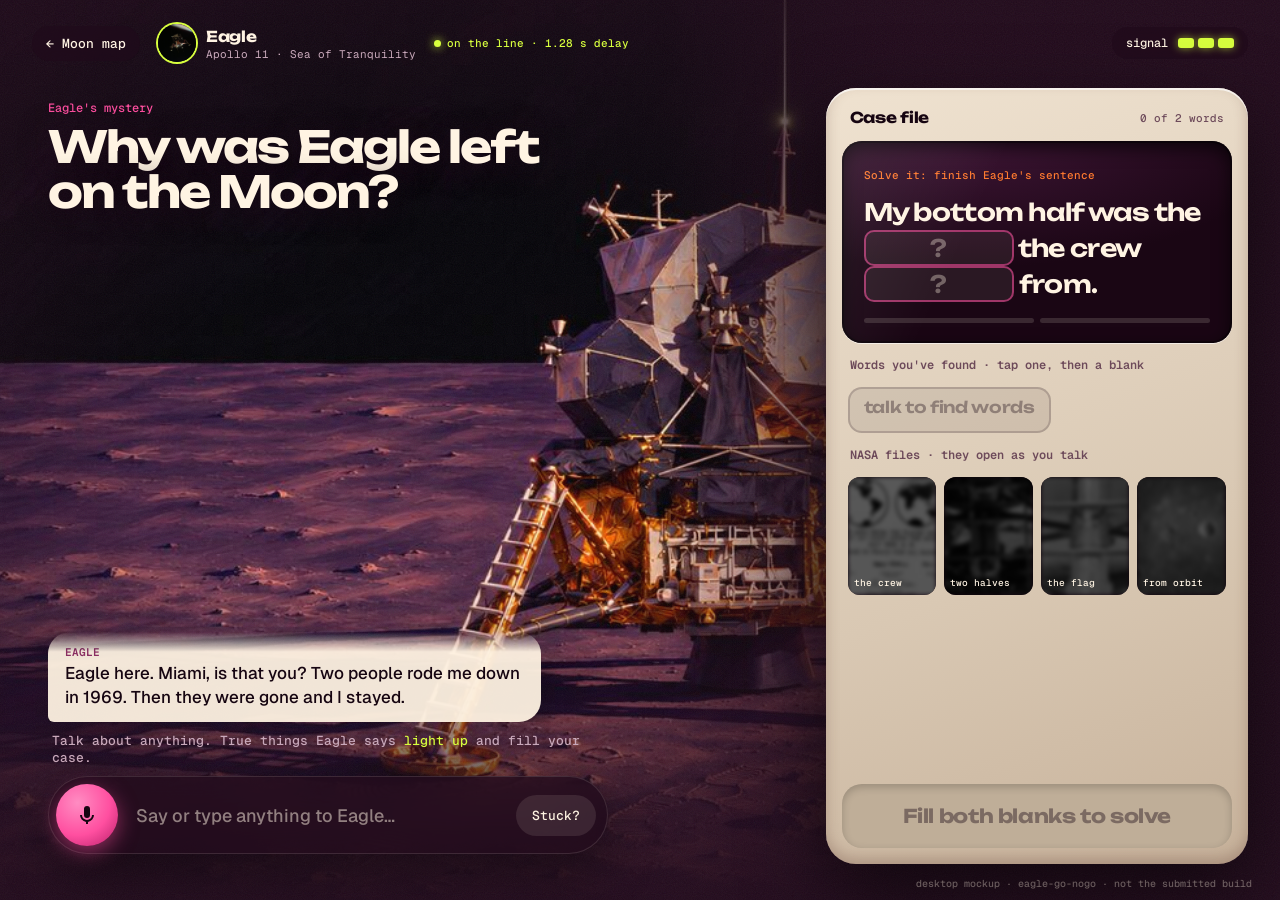
==== mockups/eagle-desk.html @ 77a08494 "Eagle desktop case mockup: scene full bleed, chat thread, case sentence with blanks filled by talkin" ====
<!doctype html>
<html lang="en"><head><meta charset="utf-8"><meta name="viewport" content="width=device-width,initial-scale=1">
<title>Ghost Signal · Eagle · desktop mockup</title>
<link rel="preconnect" href="https://fonts.googleapis.com"><link rel="preconnect" href="https://fonts.gstatic.com" crossorigin>
<link rel="stylesheet" href="https://fonts.googleapis.com/css2?family=Geist:wght@400;500;600;700&family=Geist+Mono:wght@400;500&family=Unbounded:wght@500;600;700&display=swap">
<style>
:root{--plum:#210a1b;--plum2:#33102a;--plum3:#4a1a3e;--pink:#ff4fa0;--tang:#ff7a2f;--lime:#d8ff3e;--cream:#fff4e3;--ink:#160511;--muted:#c9a9bb;
--display:"Unbounded",system-ui,sans-serif;--sans:"Geist",system-ui,sans-serif;--mono:"Geist Mono",ui-monospace,monospace;--pop:cubic-bezier(.3,1.6,.5,1)}
*{box-sizing:border-box;margin:0}
html,body{height:100%;background:var(--plum);color:var(--cream);font-family:var(--sans);overflow:hidden}
.stage{position:fixed;inset:0}
.scene{position:absolute;inset:0;background:url(../assets/img/eagle-scene.jpg) 38% 60%/cover;transform:scale(1.04);animation:drift 30s ease-in-out infinite alternate}
@keyframes drift{to{transform:scale(1.09) translate(-1%,-.5%)}}
.vign{position:absolute;inset:0;background:
 radial-gradient(60% 70% at 36% 52%,transparent 40%,rgba(33,10,27,.55) 75%,rgba(33,10,27,.92)),
 linear-gradient(90deg,transparent 52%,rgba(33,10,27,.85) 70%,var(--plum) 100%),
 linear-gradient(0deg,rgba(33,10,27,.95),transparent 34%)}
.grain{position:absolute;inset:-50%;opacity:.07;pointer-events:none;background-image:url("data:image/svg+xml;utf8,<svg xmlns='http://www.w3.org/2000/svg' width='160' height='160'><filter id='n'><feTurbulence type='fractalNoise' baseFrequency='.9' numOctaves='2'/></filter><rect width='100%' height='100%' filter='url(%23n)'/></svg>");animation:g 1s steps(4) infinite}
@keyframes g{50%{transform:translate(3%,-2%)}}

/* top bar */
.top{position:absolute;left:32px;right:32px;top:24px;display:flex;align-items:center;gap:18px;z-index:5}
.back{font:500 13px var(--mono);color:var(--cream);background:rgba(33,10,27,.6);backdrop-filter:blur(10px);padding:9px 14px;border-radius:999px;text-decoration:none}
.who{display:flex;align-items:center;gap:10px}
.who img{width:38px;height:38px;border-radius:50%;object-fit:cover;box-shadow:0 0 0 2px var(--lime)}
.who b{font:700 15px var(--display);letter-spacing:-.02em}
.who small{display:block;font:400 11px var(--mono);color:var(--muted)}
.live{font:500 11px var(--mono);color:var(--lime);display:flex;align-items:center;gap:6px}
.live i{width:7px;height:7px;border-radius:50%;background:var(--lime);box-shadow:0 0 10px var(--lime);animation:bl 1.4s infinite}
@keyframes bl{50%{opacity:.25}}
.sp{flex:1}
.power{display:flex;align-items:center;gap:10px;background:rgba(33,10,27,.6);backdrop-filter:blur(10px);padding:8px 14px;border-radius:999px;font:500 12px var(--mono)}
.power .bars{display:flex;gap:4px}
.power .bars i{width:16px;height:10px;border-radius:3px;background:var(--lime);box-shadow:0 0 8px rgba(216,255,62,.6);transition:.3s}
.power .bars i.off{background:rgba(255,244,227,.15);box-shadow:none}
.power.hit{animation:shake .35s}
@keyframes shake{25%{transform:translateX(-5px)}75%{transform:translateX(5px)}}

/* the mystery headline */
.mystery{position:absolute;left:48px;top:96px;z-index:4;max-width:560px}
.mystery small{font:500 12px var(--mono);color:var(--pink)}
.mystery h1{font:700 44px/1.02 var(--display);letter-spacing:-.045em;margin-top:8px;text-shadow:0 4px 30px rgba(33,10,27,.8)}

/* conversation thread */
.thread{position:absolute;left:48px;bottom:178px;width:min(560px,44vw);max-height:40vh;overflow:hidden;display:flex;flex-direction:column;justify-content:flex-end;gap:10px;z-index:4;
 mask-image:linear-gradient(transparent,#000 22%)}
.msg{max-width:88%;padding:13px 17px;border-radius:22px;font:500 17px/1.38 var(--sans);animation:in .35s var(--pop) both}
@keyframes in{from{opacity:0;transform:translateY(12px) scale(.96)}}
.msg.m{background:rgba(255,244,227,.94);color:var(--ink);border-bottom-left-radius:6px;align-self:flex-start;box-shadow:0 10px 30px rgba(0,0,0,.35)}
.msg.m .nm{display:block;font:600 11px var(--mono);color:#8a2e62;margin-bottom:3px}
.msg.k{background:var(--pink);color:var(--ink);border-bottom-right-radius:6px;align-self:flex-end;font-weight:600}
.msg mark{background:var(--lime);color:var(--ink);padding:0 5px;border-radius:6px;font-weight:700;box-shadow:0 0 0 0 var(--lime);animation:glow 1.2s ease-out}
@keyframes glow{from{box-shadow:0 0 0 8px rgba(216,255,62,.0),0 0 24px var(--lime)}}
.typing{align-self:flex-start;background:rgba(255,244,227,.94);border-radius:22px;padding:14px 18px;display:flex;gap:5px}
.typing i{width:7px;height:7px;border-radius:50%;background:#8a2e62;animation:dot 1s infinite}
.typing i:nth-child(2){animation-delay:.15s}.typing i:nth-child(3){animation-delay:.3s}
@keyframes dot{50%{transform:translateY(-4px);opacity:.4}}

/* talk dock */
.dock{position:absolute;left:48px;bottom:36px;width:min(560px,44vw);z-index:5}
.hint{font:500 13px var(--mono);color:var(--muted);margin:0 0 10px 4px}
.hint b{color:var(--lime);font-weight:500}
.bar{display:flex;align-items:center;gap:10px;background:rgba(33,10,27,.72);backdrop-filter:blur(16px);border-radius:999px;padding:8px;box-shadow:inset 0 0 0 1px rgba(255,244,227,.12),0 20px 50px rgba(0,0,0,.4)}
.mic{width:62px;height:62px;border-radius:50%;border:0;cursor:pointer;flex-shrink:0;background:radial-gradient(circle at 35% 30%,#ff8cc2,var(--pink) 55%,#b71f68);box-shadow:0 0 0 0 rgba(255,79,160,.6),0 6px 20px rgba(255,79,160,.5);animation:ring 2.2s infinite;display:grid;place-items:center}
.mic svg{width:24px;height:24px;fill:var(--ink)}
.mic.on{background:radial-gradient(circle at 35% 30%,#efffa0,var(--lime) 55%,#93b400);animation:ring2 .9s infinite}
@keyframes ring{70%{box-shadow:0 0 0 18px rgba(255,79,160,0),0 6px 20px rgba(255,79,160,.5)}}
@keyframes ring2{70%{box-shadow:0 0 0 18px rgba(216,255,62,0),0 6px 20px rgba(216,255,62,.5)}}
.bar input{flex:1;background:transparent;border:0;outline:0;color:var(--cream);font:500 18px var(--sans);padding:0 8px}
.bar input::placeholder{color:rgba(255,244,227,.5)}
.stuck{border:0;cursor:pointer;background:rgba(255,244,227,.1);color:var(--cream);font:500 13px var(--mono);padding:12px 16px;border-radius:999px;margin-right:4px}
.chips{display:flex;gap:8px;flex-wrap:wrap;margin-top:10px}
.chip{border:0;cursor:pointer;background:rgba(255,244,227,.12);backdrop-filter:blur(10px);color:var(--cream);font:500 14px var(--sans);padding:9px 14px;border-radius:999px;animation:in .3s var(--pop) both}
.chip:hover{background:var(--cream);color:var(--ink)}

/* case instrument (right) */
.case{position:absolute;right:32px;top:88px;bottom:36px;width:min(440px,33vw);z-index:5;display:flex;flex-direction:column;gap:14px;
 background:linear-gradient(160deg,#efe2d0,#d9c8b3 60%,#c7b29b);border-radius:30px;padding:16px;color:var(--ink);
 box-shadow:inset 0 2px 0 rgba(255,255,255,.7),inset 0 -6px 14px rgba(80,40,30,.25),0 30px 80px rgba(0,0,0,.55)}
.case .hd{display:flex;align-items:center;justify-content:space-between;padding:4px 8px 0}
.case .hd b{font:700 15px var(--display);letter-spacing:-.02em}
.case .hd span{font:500 11px var(--mono);color:#6d4a5a}
.screen{border-radius:20px;padding:22px 22px 20px;background:radial-gradient(120% 90% at 30% 0%,#3d1534,#1a0614 70%);color:var(--cream);
 box-shadow:inset 0 6px 18px rgba(0,0,0,.7),inset 0 0 0 2px rgba(0,0,0,.4),0 1px 0 rgba(255,255,255,.6);position:relative;overflow:hidden}
.screen:after{content:"";position:absolute;inset:0;background:linear-gradient(115deg,rgba(255,255,255,.09),transparent 35%);pointer-events:none}
.screen small{font:500 11px var(--mono);color:var(--tang)}
.sent{font:600 24px/1.5 var(--display);letter-spacing:-.03em;margin-top:10px}
.blank{display:inline-block;min-width:150px;border-radius:10px;padding:0 10px;text-align:center;vertical-align:baseline;
 background:rgba(255,244,227,.07);box-shadow:inset 0 0 0 2px rgba(255,79,160,.55);color:rgba(255,244,227,.35);cursor:pointer;transition:.25s}
.blank.sel{box-shadow:inset 0 0 0 2px var(--lime),0 0 18px rgba(216,255,62,.4)}
.blank.full{background:var(--lime);color:var(--ink);box-shadow:none;animation:stamp .4s var(--pop)}
@keyframes stamp{from{transform:scale(1.4) rotate(-4deg)}}
.blank.bad{animation:shake .35s;background:var(--tang)}
.prog{display:flex;gap:6px;margin-top:16px}
.prog i{flex:1;height:5px;border-radius:9px;background:rgba(255,244,227,.14)}
.prog i.on{background:var(--lime);box-shadow:0 0 8px var(--lime)}
.lbl{font:600 12px var(--mono);color:#6d4a5a;padding:0 8px}
.words{display:flex;gap:8px;flex-wrap:wrap;min-height:46px;padding:0 6px}
.word{border:0;cursor:pointer;font:700 16px var(--display);letter-spacing:-.02em;padding:10px 16px;border-radius:14px;color:var(--ink);
 background:linear-gradient(180deg,#f9ffd0,var(--lime));box-shadow:0 4px 0 #8ea400,0 8px 16px rgba(60,80,0,.25);transform:rotate(var(--r,-2deg));animation:fly .6s var(--pop) both}
.word.used{opacity:.3;pointer-events:none}
.word.ghost{background:rgba(22,5,17,.08);box-shadow:inset 0 0 0 2px rgba(22,5,17,.18);color:rgba(22,5,17,.35);transform:none;font-weight:600;cursor:default;animation:none}
@keyframes fly{from{transform:translate(-300px,120px) scale(.4) rotate(-30deg);opacity:0}}
.files{display:grid;grid-template-columns:repeat(4,1fr);gap:8px;padding:0 6px}
.file{aspect-ratio:3/4;border-radius:12px;background:#1a0614;position:relative;overflow:hidden;box-shadow:inset 0 3px 10px rgba(0,0,0,.6)}
.file img{width:100%;height:100%;object-fit:cover;filter:grayscale(1) brightness(.35) blur(2px);transition:.6s}
.file span{position:absolute;left:6px;bottom:6px;font:500 9.5px var(--mono);color:var(--cream)}
.file.open img{filter:none}
.file.open{box-shadow:0 0 0 2px var(--lime)}
.solve{margin-top:auto;border:0;border-radius:20px;padding:20px;font:700 19px var(--display);letter-spacing:-.02em;cursor:pointer;
 background:#bfae98;color:rgba(22,5,17,.4);box-shadow:inset 0 3px 8px rgba(0,0,0,.2);transition:.3s}
.solve.ready{background:radial-gradient(circle at 30% 20%,#ff9bcb,var(--pink) 60%,#c8266f);color:var(--ink);box-shadow:0 6px 0 #8e164c,0 14px 30px rgba(255,79,160,.5);animation:pulse 1.4s infinite}
@keyframes pulse{50%{transform:translateY(-2px)}}

/* win */
.win{position:fixed;inset:0;z-index:20;display:none;place-items:center;background:rgba(33,10,27,.7);backdrop-filter:blur(10px)}
.win.show{display:grid;animation:in .4s both}
.card{width:420px;border-radius:30px;overflow:hidden;background:var(--cream);color:var(--ink);transform:rotate(-2deg);box-shadow:0 40px 100px rgba(0,0,0,.6);animation:drop .7s var(--pop) both}
@keyframes drop{from{transform:translateY(-80px) rotate(8deg) scale(.8);opacity:0}}
.card img{width:100%;height:240px;object-fit:cover;display:block}
.card .b{padding:22px 24px 24px}
.card small{font:600 11px var(--mono);color:#8a2e62}
.card h2{font:700 28px/1.05 var(--display);letter-spacing:-.04em;margin:8px 0 10px}
.card p{font:500 15px/1.45 var(--sans)}
.card .row{display:flex;gap:10px;margin-top:18px}
.card .row button{flex:1;border:0;border-radius:16px;padding:14px;font:700 14px var(--display);cursor:pointer}
.card .row .n{background:var(--ink);color:var(--lime)}
.card .row .s{background:rgba(22,5,17,.08);color:var(--ink)}
.tag{position:absolute;right:28px;bottom:10px;font:500 10px var(--mono);color:rgba(255,244,227,.35);z-index:6}
</style></head><body>
<div class="stage">
  <div class="scene"></div><div class="vign"></div><div class="grain"></div>

  <div class="top">
    <a class="back" href="#">← Moon map</a>
    <div class="who"><img src="../assets/img/eagle-portrait.jpg" alt=""><div><b>Eagle</b><small>Apollo 11 · Sea of Tranquility</small></div></div>
    <div class="live"><i></i>on the line · 1.28 s delay</div>
    <div class="sp"></div>
    <div class="power" id="power">signal <span class="bars"><i></i><i></i><i></i></span></div>
  </div>

  <div class="mystery"><small>Eagle's mystery</small><h1>Why was Eagle left on the Moon?</h1></div>

  <div class="thread" id="thread"></div>

  <div class="dock">
    <div class="hint" id="hint">Talk about anything. True things Eagle says <b>light up</b> and fill your case.</div>
    <div class="bar">
      <button class="mic" id="mic" aria-label="Hold to talk"><svg viewBox="0 0 24 24"><path d="M12 15a3 3 0 0 0 3-3V6a3 3 0 0 0-6 0v6a3 3 0 0 0 3 3Zm5-3a5 5 0 0 1-10 0H5a7 7 0 0 0 6 6.9V21h2v-2.1A7 7 0 0 0 19 12h-2Z"/></svg></button>
      <input id="ask" placeholder="Say or type anything to Eagle…" autocomplete="off">
      <button class="stuck" id="stuck">Stuck?</button>
    </div>
    <div class="chips" id="chips"></div>
  </div>

  <aside class="case">
    <div class="hd"><b>Case file</b><span id="count">0 of 2 words</span></div>
    <div class="screen">
      <small>Solve it: finish Eagle's sentence</small>
      <div class="sent">My bottom half was the <span class="blank" data-i="0">?</span> the crew <span class="blank" data-i="1">?</span> from.</div>
      <div class="prog"><i></i><i></i></div>
    </div>
    <div class="lbl">Words you've found · tap one, then a blank</div>
    <div class="words" id="words"><span class="word ghost">talk to find words</span></div>
    <div class="lbl">NASA files · they open as you talk</div>
    <div class="files" id="files">
      <div class="file" data-f="crew"><img src="../assets/eagle-call/S69-39334.jpg" alt=""><span>the crew</span></div>
      <div class="file" data-f="halves"><img src="../assets/eagle-call/as11-40-5899.jpg" alt=""><span>two halves</span></div>
      <div class="file" data-f="flag"><img src="../assets/eagle-call/S69-38749.jpg" alt=""><span>the flag</span></div>
      <div class="file" data-f="orbit"><img src="../assets/img/eagle-orbit.jpg" alt=""><span>from orbit</span></div>
    </div>
    <button class="solve" id="solve" disabled>Fill both blanks to solve</button>
  </aside>
  <div class="tag">desktop mockup · eagle-go-nogo · not the submitted build</div>
</div>

<div class="win" id="win"><div class="card">
  <img src="../assets/img/eagle-orbit.jpg" alt="Tranquility Base from orbit">
  <div class="b"><small>Case solved · keepsake 1 of 11</small>
  <h2>"I wasn't forgotten. I was the way home."</h2>
  <p>Next to Eagle the crew left a panel of 100 small mirrors. Scientists still bounce lasers off them, and that's how we know the Moon drifts away about 3.8 cm a year.</p>
  <div class="row"><button class="n">Call the next machine</button><button class="s" onclick="location.reload()">Play again</button></div></div>
</div></div>

<script>
const NAME="Miami";
const CLUES=[
 {id:"crew",word:"lifted off",keys:["who","crew","astronaut","neil","buzz","people","flew with","with you","inside","aboard","pilot","armstrong","aldrin","collins","man","alone","friend","drove","ride","rode"],
  say:"Neil Armstrong and Buzz Aldrin. They [lifted off] on July 21, 1969. Roger that.",chip:"Who flew with you?"},
 {id:"halves",word:"launch pad",keys:["made","half","halves","part","top","bottom","pieces","stage","left behind","still there","what's left","remain","launch","split","separate","body","legs","look like"],
  say:"I came in two halves. Top half flew the crew back up. My bottom half stayed and worked as a [launch pad].",chip:"What are you made of?"},
 {id:"flag",word:"flag",keys:["flag","usa","america","plant"],
  say:"Buzz reported the [flag] got blown over by my engine blast when they took off.",chip:"Where's your flag?"},
 {id:"orbit",word:null,keys:["see","photo","picture","look","orbit","space","now","today","still"],
  say:"An orbiter photographed my site decades later. Just like they left it. File's open on your panel.",chip:"Can anyone still see you?"}
];
const SMALL=[
 "Roger, "+NAME+". Loud and clear. Ask me about my crew, my body, anything.",
 "Copy. One day on the job, the most important day. Ask me who I flew with.",
 "Ha. Didn't train for that one. Try asking what I'm made of."
];
const ANSWER=["launch pad","lifted off"];
const $=s=>document.querySelector(s), thread=$("#thread");
let power=3, found={}, sel=null, small=0, misses=0;
function say(html,who="m"){const d=document.createElement("div");d.className="msg "+who;d.innerHTML=(who=="m"?'<span class="nm">EAGLE</span>':"")+html;thread.appendChild(d);while(thread.children.length>8)thread.firstChild.remove();}
function eagle(text,cb){const t=document.createElement("div");t.className="typing";t.innerHTML="<i></i><i></i><i></i>";thread.appendChild(t);
 setTimeout(()=>{t.remove();say(text.replace(/\[(.+?)\]/g,"<mark>$1</mark>"));cb&&cb();},900);}
function setPower(){document.querySelectorAll(".power i").forEach((b,i)=>b.classList.toggle("off",i>=power));}
function addWord(w){if(!w||found[w])return;found[w]=1;const box=$("#words");box.querySelector(".ghost")?.remove();
 const b=document.createElement("button");b.className="word";b.textContent=w;b.style.setProperty("--r",(Math.random()*6-3)+"deg");
 b.onclick=()=>{document.querySelectorAll(".word").forEach(x=>x.style.outline="");sel=b;b.style.outline="3px solid var(--ink)";
  const empty=[...document.querySelectorAll(".blank")].find(x=>!x.classList.contains("full"));empty&&empty.classList.add("sel");};
 box.appendChild(b);}
function openFile(id){document.querySelector(`.file[data-f="${id}"]`)?.classList.add("open");}
function ask(q){q=q.trim();if(!q)return;say(q,"k");$("#ask").value="";const ql=q.toLowerCase();
 const c=CLUES.find(c=>c.keys.some(k=>ql.includes(k)));
 if(c){eagle(c.say,()=>{addWord(c.word);openFile(c.id);});}
 else eagle(SMALL[small++%SMALL.length]);
 $("#chips").innerHTML="";}
document.querySelectorAll(".blank").forEach(bl=>bl.onclick=()=>{
 if(!sel||bl.classList.contains("full"))return;const w=sel.textContent,i=+bl.dataset.i;
 document.querySelectorAll(".blank").forEach(x=>x.classList.remove("sel"));
 if(ANSWER[i]===w){bl.textContent=w;bl.classList.add("full");sel.classList.add("used");sel=null;
  document.querySelectorAll(".prog i")[i].classList.add("on");
  const n=document.querySelectorAll(".blank.full").length;$("#count").textContent=n+" of 2 words";
  if(n==2){const s=$("#solve");s.disabled=false;s.classList.add("ready");s.textContent="Send it to Eagle";}
 }else{bl.classList.add("bad");setTimeout(()=>bl.classList.remove("bad"),400);power=Math.max(0,power-1);setPower();
  $("#power").classList.add("hit");setTimeout(()=>$("#power").classList.remove("hit"),400);
  const lines=["Negative. That's not where that goes.","Still no. Signal's slipping, "+NAME+".","You're breaking up on me. Ask me again."];
  eagle(lines[Math.min(misses++,2)]);sel.style.outline="";sel=null;}
});
$("#solve").onclick=()=>{eagle("Roger, "+NAME+". My bottom half was the [launch pad] the crew [lifted off] from.",()=>setTimeout(()=>$("#win").classList.add("show"),1200));};
$("#ask").onkeydown=e=>{if(e.key==="Enter")ask(e.target.value)};
$("#stuck").onclick=()=>{$("#chips").innerHTML="";CLUES.filter(c=>!found[c.word]||!c.word).slice(0,3).forEach((c,i)=>{const b=document.createElement("button");b.className="chip";b.style.animationDelay=i*60+"ms";b.textContent=c.chip;b.onclick=()=>ask(c.chip);$("#chips").appendChild(b);});};
const SR=window.SpeechRecognition||window.webkitSpeechRecognition;
$("#mic").onclick=()=>{if(!SR){$("#ask").focus();$("#ask").placeholder="Mic not supported here. Type it.";return;}
 const r=new SR();r.lang="en-US";$("#mic").classList.add("on");r.onresult=e=>ask(e.results[0][0].transcript);r.onend=()=>$("#mic").classList.remove("on");r.start();};
setPower();
setTimeout(()=>eagle("Eagle here. "+NAME+", is that you? Two people rode me down in 1969. Then they were gone and I stayed."),500);
setTimeout(()=>eagle("Why did they leave me?"),2300);
</script></body></html>
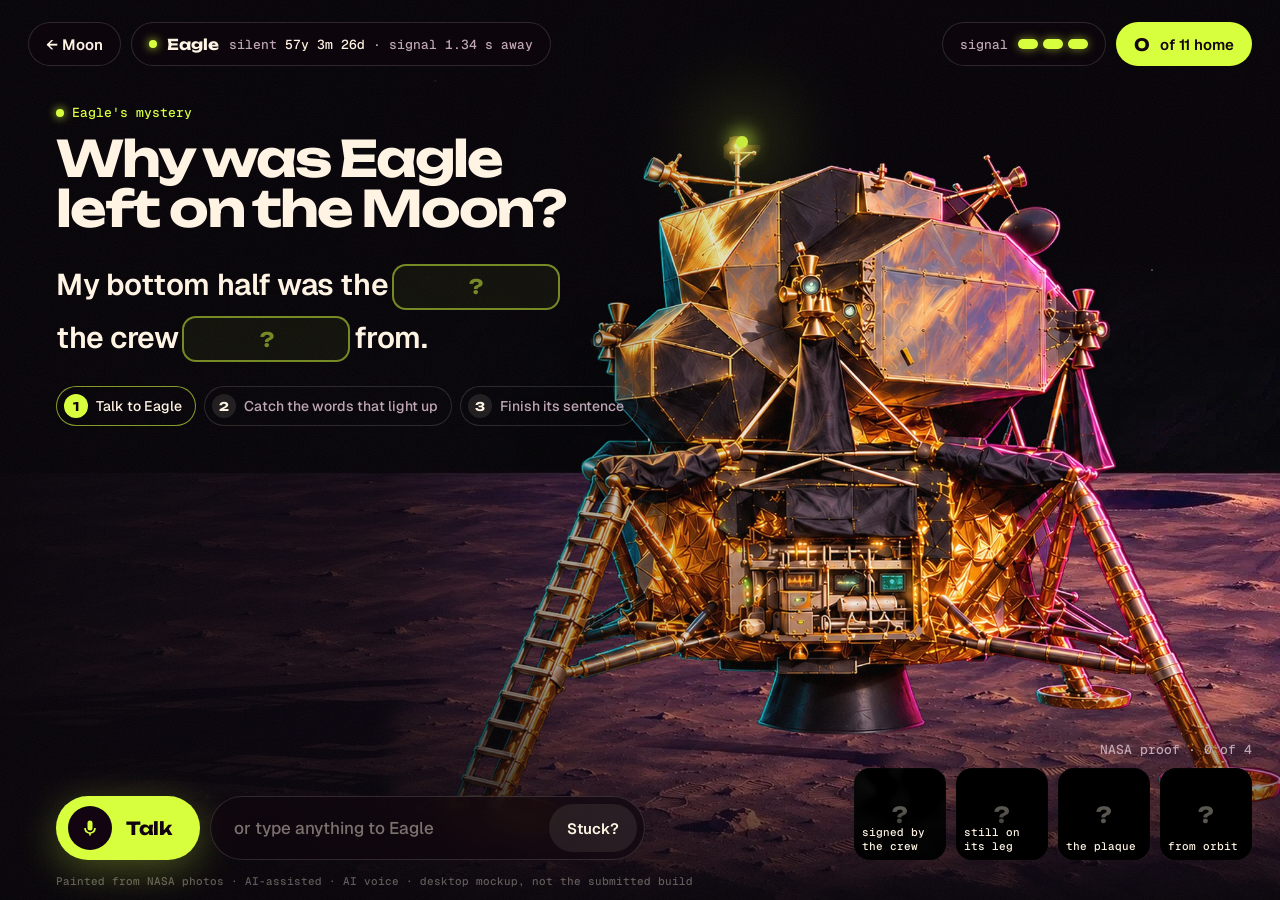
==== commit 718b0d34: "Eagle desktop mockup v2 in the world's own look: scene full bleed, lime only on touchables, sentence" ====
--- a/mockups/eagle-desk.html
+++ b/mockups/eagle-desk.html
@@ -1,241 +1,263 @@
 <!doctype html>
 <html lang="en"><head><meta charset="utf-8"><meta name="viewport" content="width=device-width,initial-scale=1">
-<title>Ghost Signal · Eagle · desktop mockup</title>
+<title>Ghost Signal · Eagle · desktop mockup v2</title>
 <link rel="preconnect" href="https://fonts.googleapis.com"><link rel="preconnect" href="https://fonts.gstatic.com" crossorigin>
 <link rel="stylesheet" href="https://fonts.googleapis.com/css2?family=Geist:wght@400;500;600;700&family=Geist+Mono:wght@400;500&family=Unbounded:wght@500;600;700&display=swap">
 <style>
-:root{--plum:#210a1b;--plum2:#33102a;--plum3:#4a1a3e;--pink:#ff4fa0;--tang:#ff7a2f;--lime:#d8ff3e;--cream:#fff4e3;--ink:#160511;--muted:#c9a9bb;
---display:"Unbounded",system-ui,sans-serif;--sans:"Geist",system-ui,sans-serif;--mono:"Geist Mono",ui-monospace,monospace;--pop:cubic-bezier(.3,1.6,.5,1)}
+:root{--black:#050207;--plum:#1c0817;--glass:rgba(16,6,14,.62);--edge:rgba(255,244,227,.14);--cream:#fff4e3;--muted:#bfa6b4;
+--lime:#d8ff3e;--pink:#ff4fa0;--tang:#ff7a2f;--ink:#120410;
+--display:"Unbounded",system-ui,sans-serif;--sans:"Geist",system-ui,sans-serif;--mono:"Geist Mono",ui-monospace,monospace;
+--pop:cubic-bezier(.3,1.6,.5,1);--out:cubic-bezier(.16,1,.3,1)}
 *{box-sizing:border-box;margin:0}
-html,body{height:100%;background:var(--plum);color:var(--cream);font-family:var(--sans);overflow:hidden}
-.stage{position:fixed;inset:0}
-.scene{position:absolute;inset:0;background:url(../assets/img/eagle-scene.jpg) 38% 60%/cover;transform:scale(1.04);animation:drift 30s ease-in-out infinite alternate}
-@keyframes drift{to{transform:scale(1.09) translate(-1%,-.5%)}}
-.vign{position:absolute;inset:0;background:
- radial-gradient(60% 70% at 36% 52%,transparent 40%,rgba(33,10,27,.55) 75%,rgba(33,10,27,.92)),
- linear-gradient(90deg,transparent 52%,rgba(33,10,27,.85) 70%,var(--plum) 100%),
- linear-gradient(0deg,rgba(33,10,27,.95),transparent 34%)}
-.grain{position:absolute;inset:-50%;opacity:.07;pointer-events:none;background-image:url("data:image/svg+xml;utf8,<svg xmlns='http://www.w3.org/2000/svg' width='160' height='160'><filter id='n'><feTurbulence type='fractalNoise' baseFrequency='.9' numOctaves='2'/></filter><rect width='100%' height='100%' filter='url(%23n)'/></svg>");animation:g 1s steps(4) infinite}
-@keyframes g{50%{transform:translate(3%,-2%)}}
-
-/* top bar */
-.top{position:absolute;left:32px;right:32px;top:24px;display:flex;align-items:center;gap:18px;z-index:5}
-.back{font:500 13px var(--mono);color:var(--cream);background:rgba(33,10,27,.6);backdrop-filter:blur(10px);padding:9px 14px;border-radius:999px;text-decoration:none}
-.who{display:flex;align-items:center;gap:10px}
-.who img{width:38px;height:38px;border-radius:50%;object-fit:cover;box-shadow:0 0 0 2px var(--lime)}
-.who b{font:700 15px var(--display);letter-spacing:-.02em}
-.who small{display:block;font:400 11px var(--mono);color:var(--muted)}
-.live{font:500 11px var(--mono);color:var(--lime);display:flex;align-items:center;gap:6px}
-.live i{width:7px;height:7px;border-radius:50%;background:var(--lime);box-shadow:0 0 10px var(--lime);animation:bl 1.4s infinite}
-@keyframes bl{50%{opacity:.25}}
-.sp{flex:1}
-.power{display:flex;align-items:center;gap:10px;background:rgba(33,10,27,.6);backdrop-filter:blur(10px);padding:8px 14px;border-radius:999px;font:500 12px var(--mono)}
-.power .bars{display:flex;gap:4px}
-.power .bars i{width:16px;height:10px;border-radius:3px;background:var(--lime);box-shadow:0 0 8px rgba(216,255,62,.6);transition:.3s}
-.power .bars i.off{background:rgba(255,244,227,.15);box-shadow:none}
-.power.hit{animation:shake .35s}
-@keyframes shake{25%{transform:translateX(-5px)}75%{transform:translateX(5px)}}
-
-/* the mystery headline */
-.mystery{position:absolute;left:48px;top:96px;z-index:4;max-width:560px}
-.mystery small{font:500 12px var(--mono);color:var(--pink)}
-.mystery h1{font:700 44px/1.02 var(--display);letter-spacing:-.045em;margin-top:8px;text-shadow:0 4px 30px rgba(33,10,27,.8)}
-
-/* conversation thread */
-.thread{position:absolute;left:48px;bottom:178px;width:min(560px,44vw);max-height:40vh;overflow:hidden;display:flex;flex-direction:column;justify-content:flex-end;gap:10px;z-index:4;
- mask-image:linear-gradient(transparent,#000 22%)}
-.msg{max-width:88%;padding:13px 17px;border-radius:22px;font:500 17px/1.38 var(--sans);animation:in .35s var(--pop) both}
-@keyframes in{from{opacity:0;transform:translateY(12px) scale(.96)}}
-.msg.m{background:rgba(255,244,227,.94);color:var(--ink);border-bottom-left-radius:6px;align-self:flex-start;box-shadow:0 10px 30px rgba(0,0,0,.35)}
-.msg.m .nm{display:block;font:600 11px var(--mono);color:#8a2e62;margin-bottom:3px}
-.msg.k{background:var(--pink);color:var(--ink);border-bottom-right-radius:6px;align-self:flex-end;font-weight:600}
-.msg mark{background:var(--lime);color:var(--ink);padding:0 5px;border-radius:6px;font-weight:700;box-shadow:0 0 0 0 var(--lime);animation:glow 1.2s ease-out}
-@keyframes glow{from{box-shadow:0 0 0 8px rgba(216,255,62,.0),0 0 24px var(--lime)}}
-.typing{align-self:flex-start;background:rgba(255,244,227,.94);border-radius:22px;padding:14px 18px;display:flex;gap:5px}
-.typing i{width:7px;height:7px;border-radius:50%;background:#8a2e62;animation:dot 1s infinite}
-.typing i:nth-child(2){animation-delay:.15s}.typing i:nth-child(3){animation-delay:.3s}
-@keyframes dot{50%{transform:translateY(-4px);opacity:.4}}
-
-/* talk dock */
-.dock{position:absolute;left:48px;bottom:36px;width:min(560px,44vw);z-index:5}
-.hint{font:500 13px var(--mono);color:var(--muted);margin:0 0 10px 4px}
-.hint b{color:var(--lime);font-weight:500}
-.bar{display:flex;align-items:center;gap:10px;background:rgba(33,10,27,.72);backdrop-filter:blur(16px);border-radius:999px;padding:8px;box-shadow:inset 0 0 0 1px rgba(255,244,227,.12),0 20px 50px rgba(0,0,0,.4)}
-.mic{width:62px;height:62px;border-radius:50%;border:0;cursor:pointer;flex-shrink:0;background:radial-gradient(circle at 35% 30%,#ff8cc2,var(--pink) 55%,#b71f68);box-shadow:0 0 0 0 rgba(255,79,160,.6),0 6px 20px rgba(255,79,160,.5);animation:ring 2.2s infinite;display:grid;place-items:center}
-.mic svg{width:24px;height:24px;fill:var(--ink)}
-.mic.on{background:radial-gradient(circle at 35% 30%,#efffa0,var(--lime) 55%,#93b400);animation:ring2 .9s infinite}
-@keyframes ring{70%{box-shadow:0 0 0 18px rgba(255,79,160,0),0 6px 20px rgba(255,79,160,.5)}}
-@keyframes ring2{70%{box-shadow:0 0 0 18px rgba(216,255,62,0),0 6px 20px rgba(216,255,62,.5)}}
-.bar input{flex:1;background:transparent;border:0;outline:0;color:var(--cream);font:500 18px var(--sans);padding:0 8px}
-.bar input::placeholder{color:rgba(255,244,227,.5)}
-.stuck{border:0;cursor:pointer;background:rgba(255,244,227,.1);color:var(--cream);font:500 13px var(--mono);padding:12px 16px;border-radius:999px;margin-right:4px}
-.chips{display:flex;gap:8px;flex-wrap:wrap;margin-top:10px}
-.chip{border:0;cursor:pointer;background:rgba(255,244,227,.12);backdrop-filter:blur(10px);color:var(--cream);font:500 14px var(--sans);padding:9px 14px;border-radius:999px;animation:in .3s var(--pop) both}
-.chip:hover{background:var(--cream);color:var(--ink)}
-
-/* case instrument (right) */
-.case{position:absolute;right:32px;top:88px;bottom:36px;width:min(440px,33vw);z-index:5;display:flex;flex-direction:column;gap:14px;
- background:linear-gradient(160deg,#efe2d0,#d9c8b3 60%,#c7b29b);border-radius:30px;padding:16px;color:var(--ink);
- box-shadow:inset 0 2px 0 rgba(255,255,255,.7),inset 0 -6px 14px rgba(80,40,30,.25),0 30px 80px rgba(0,0,0,.55)}
-.case .hd{display:flex;align-items:center;justify-content:space-between;padding:4px 8px 0}
-.case .hd b{font:700 15px var(--display);letter-spacing:-.02em}
-.case .hd span{font:500 11px var(--mono);color:#6d4a5a}
-.screen{border-radius:20px;padding:22px 22px 20px;background:radial-gradient(120% 90% at 30% 0%,#3d1534,#1a0614 70%);color:var(--cream);
- box-shadow:inset 0 6px 18px rgba(0,0,0,.7),inset 0 0 0 2px rgba(0,0,0,.4),0 1px 0 rgba(255,255,255,.6);position:relative;overflow:hidden}
-.screen:after{content:"";position:absolute;inset:0;background:linear-gradient(115deg,rgba(255,255,255,.09),transparent 35%);pointer-events:none}
-.screen small{font:500 11px var(--mono);color:var(--tang)}
-.sent{font:600 24px/1.5 var(--display);letter-spacing:-.03em;margin-top:10px}
-.blank{display:inline-block;min-width:150px;border-radius:10px;padding:0 10px;text-align:center;vertical-align:baseline;
- background:rgba(255,244,227,.07);box-shadow:inset 0 0 0 2px rgba(255,79,160,.55);color:rgba(255,244,227,.35);cursor:pointer;transition:.25s}
-.blank.sel{box-shadow:inset 0 0 0 2px var(--lime),0 0 18px rgba(216,255,62,.4)}
-.blank.full{background:var(--lime);color:var(--ink);box-shadow:none;animation:stamp .4s var(--pop)}
-@keyframes stamp{from{transform:scale(1.4) rotate(-4deg)}}
-.blank.bad{animation:shake .35s;background:var(--tang)}
-.prog{display:flex;gap:6px;margin-top:16px}
-.prog i{flex:1;height:5px;border-radius:9px;background:rgba(255,244,227,.14)}
-.prog i.on{background:var(--lime);box-shadow:0 0 8px var(--lime)}
-.lbl{font:600 12px var(--mono);color:#6d4a5a;padding:0 8px}
-.words{display:flex;gap:8px;flex-wrap:wrap;min-height:46px;padding:0 6px}
-.word{border:0;cursor:pointer;font:700 16px var(--display);letter-spacing:-.02em;padding:10px 16px;border-radius:14px;color:var(--ink);
- background:linear-gradient(180deg,#f9ffd0,var(--lime));box-shadow:0 4px 0 #8ea400,0 8px 16px rgba(60,80,0,.25);transform:rotate(var(--r,-2deg));animation:fly .6s var(--pop) both}
-.word.used{opacity:.3;pointer-events:none}
-.word.ghost{background:rgba(22,5,17,.08);box-shadow:inset 0 0 0 2px rgba(22,5,17,.18);color:rgba(22,5,17,.35);transform:none;font-weight:600;cursor:default;animation:none}
-@keyframes fly{from{transform:translate(-300px,120px) scale(.4) rotate(-30deg);opacity:0}}
-.files{display:grid;grid-template-columns:repeat(4,1fr);gap:8px;padding:0 6px}
-.file{aspect-ratio:3/4;border-radius:12px;background:#1a0614;position:relative;overflow:hidden;box-shadow:inset 0 3px 10px rgba(0,0,0,.6)}
-.file img{width:100%;height:100%;object-fit:cover;filter:grayscale(1) brightness(.35) blur(2px);transition:.6s}
-.file span{position:absolute;left:6px;bottom:6px;font:500 9.5px var(--mono);color:var(--cream)}
-.file.open img{filter:none}
-.file.open{box-shadow:0 0 0 2px var(--lime)}
-.solve{margin-top:auto;border:0;border-radius:20px;padding:20px;font:700 19px var(--display);letter-spacing:-.02em;cursor:pointer;
- background:#bfae98;color:rgba(22,5,17,.4);box-shadow:inset 0 3px 8px rgba(0,0,0,.2);transition:.3s}
-.solve.ready{background:radial-gradient(circle at 30% 20%,#ff9bcb,var(--pink) 60%,#c8266f);color:var(--ink);box-shadow:0 6px 0 #8e164c,0 14px 30px rgba(255,79,160,.5);animation:pulse 1.4s infinite}
-@keyframes pulse{50%{transform:translateY(-2px)}}
-
-/* win */
-.win{position:fixed;inset:0;z-index:20;display:none;place-items:center;background:rgba(33,10,27,.7);backdrop-filter:blur(10px)}
-.win.show{display:grid;animation:in .4s both}
-.card{width:420px;border-radius:30px;overflow:hidden;background:var(--cream);color:var(--ink);transform:rotate(-2deg);box-shadow:0 40px 100px rgba(0,0,0,.6);animation:drop .7s var(--pop) both}
-@keyframes drop{from{transform:translateY(-80px) rotate(8deg) scale(.8);opacity:0}}
-.card img{width:100%;height:240px;object-fit:cover;display:block}
-.card .b{padding:22px 24px 24px}
-.card small{font:600 11px var(--mono);color:#8a2e62}
-.card h2{font:700 28px/1.05 var(--display);letter-spacing:-.04em;margin:8px 0 10px}
-.card p{font:500 15px/1.45 var(--sans)}
-.card .row{display:flex;gap:10px;margin-top:18px}
-.card .row button{flex:1;border:0;border-radius:16px;padding:14px;font:700 14px var(--display);cursor:pointer}
-.card .row .n{background:var(--ink);color:var(--lime)}
-.card .row .s{background:rgba(22,5,17,.08);color:var(--ink)}
-.tag{position:absolute;right:28px;bottom:10px;font:500 10px var(--mono);color:rgba(255,244,227,.35);z-index:6}
+html,body{height:100%;background:var(--black);color:var(--cream);font-family:var(--sans);overflow:hidden}
+button{font:inherit;color:inherit;border:0;background:none;cursor:pointer}
+
+/* ---------- the world: one camera ---------- */
+.world{position:fixed;inset:0;overflow:hidden}
+.stars{position:absolute;inset:0;background:
+ radial-gradient(1px 1px at 12% 18%,#fff8 50%,transparent),radial-gradient(1px 1px at 34% 9%,#fff6 50%,transparent),
+ radial-gradient(1.4px 1.4px at 58% 22%,#fff9 50%,transparent),radial-gradient(1px 1px at 77% 6%,#fff5 50%,transparent),
+ radial-gradient(1px 1px at 90% 30%,#fff7 50%,transparent),radial-gradient(1px 1px at 22% 34%,#fff4 50%,transparent),
+ radial-gradient(1.2px 1.2px at 46% 40%,#fff5 50%,transparent),radial-gradient(1px 1px at 6% 44%,#fff6 50%,transparent)}
+.ground{position:absolute;left:0;right:0;bottom:0;height:72%;background:url(../assets/layers/eagle/ground.webp) 50% 100%/cover;
+ -webkit-mask-image:linear-gradient(transparent,#000 18%);mask-image:linear-gradient(transparent,#000 18%)}
+.eagle{position:absolute;right:-3%;bottom:-6%;height:104vh;aspect-ratio:1;transition:filter 1.6s var(--out),opacity 1.6s}
+.eagle img{position:absolute;inset:0;width:100%;height:100%;object-fit:contain}
+.eagle .on{opacity:0;transition:opacity 1.6s var(--out)}
+.awake .eagle .on{opacity:1}
+.eagle .off{filter:grayscale(1) brightness(.55)}
+.awake .eagle .off{filter:none}
+.beacon{position:absolute;left:38.4%;top:13.2%;width:12px;height:12px;border-radius:50%;background:var(--lime);opacity:0;
+ box-shadow:0 0 18px 6px rgba(216,255,62,.7),0 0 80px 30px rgba(216,255,62,.25);transform:translate(-50%,-50%)}
+.awake .beacon{opacity:1;animation:beat 2.4s ease-in-out infinite}
+.talking .beacon{animation:beat .5s ease-in-out infinite}
+@keyframes beat{50%{box-shadow:0 0 26px 10px rgba(216,255,62,.9),0 0 140px 50px rgba(216,255,62,.32)}}
+.shade{position:absolute;inset:0;pointer-events:none;background:
+ linear-gradient(90deg,rgba(5,2,7,.94) 0%,rgba(5,2,7,.78) 30%,rgba(5,2,7,.15) 52%,transparent 64%),
+ linear-gradient(0deg,rgba(5,2,7,.9) 0%,transparent 26%),
+ radial-gradient(120% 90% at 70% 60%,transparent 55%,rgba(5,2,7,.7))}
+.grain{position:absolute;inset:-50%;opacity:.06;pointer-events:none;background-image:url("data:image/svg+xml;utf8,<svg xmlns='http://www.w3.org/2000/svg' width='160' height='160'><filter id='n'><feTurbulence type='fractalNoise' baseFrequency='.9' numOctaves='2'/></filter><rect width='100%' height='100%' filter='url(%23n)'/></svg>");animation:g .8s steps(3) infinite}
+@keyframes g{50%{transform:translate(2%,-3%)}}
+
+/* ---------- chrome, same pills as the map ---------- */
+.pill{display:inline-flex;align-items:center;gap:10px;height:44px;padding:0 18px;border-radius:999px;background:var(--glass);
+ backdrop-filter:blur(14px);-webkit-backdrop-filter:blur(14px);box-shadow:inset 0 0 0 1px var(--edge);font:600 15px var(--sans)}
+.top{position:absolute;left:28px;right:28px;top:22px;display:flex;align-items:center;gap:10px;z-index:9}
+.top .sp{flex:1}
+.brand b{font:700 15px var(--display);letter-spacing:-.01em}
+.dot{width:8px;height:8px;border-radius:50%;background:var(--lime);box-shadow:0 0 10px var(--lime)}
+.mono{font:500 13px var(--mono);color:var(--muted)}
+.mono b{color:var(--cream);font-weight:500}
+.power .seg{display:flex;gap:5px}
+.power .seg i{width:20px;height:10px;border-radius:9px;background:var(--lime);box-shadow:0 0 10px rgba(216,255,62,.55);transition:.35s}
+.power .seg i.off{background:rgba(255,244,227,.16);box-shadow:none}
+.power.hit{animation:sh .4s}
+@keyframes sh{20%{transform:translateX(-6px)}60%{transform:translateX(6px)}}
+.count{background:var(--lime);color:var(--ink);box-shadow:none}
+.count b{font:700 17px var(--display)}
+
+/* ---------- the case: the goal is a sentence ---------- */
+.case{position:absolute;left:56px;top:104px;width:min(640px,46vw);z-index:6}
+.kicker{display:flex;align-items:center;gap:8px;font:500 13px var(--mono);color:var(--lime)}
+h1{font:700 50px/1.0 var(--display);letter-spacing:-.045em;margin-top:12px}
+.sentence{margin-top:26px;font:600 30px/1.75 var(--sans);letter-spacing:-.015em;color:var(--cream)}
+.slot{display:inline-flex;align-items:center;justify-content:center;min-width:168px;height:46px;padding:0 18px;margin:0 4px;vertical-align:middle;
+ border-radius:14px;background:rgba(216,255,62,.05);box-shadow:inset 0 0 0 2px rgba(216,255,62,.5);color:rgba(216,255,62,.5);
+ font:700 20px var(--display);letter-spacing:-.02em;transition:.3s var(--out)}
+.slot.aim{box-shadow:inset 0 0 0 2px var(--lime),0 0 24px rgba(216,255,62,.45);animation:aim 1s infinite}
+@keyframes aim{50%{background:rgba(216,255,62,.14)}}
+.slot.full{background:var(--lime);color:var(--ink);box-shadow:0 0 30px rgba(216,255,62,.45);animation:stamp .5s var(--pop)}
+@keyframes stamp{from{transform:scale(1.35) rotate(-5deg)}}
+.slot.bad{background:var(--tang);color:var(--ink);animation:sh .4s}
+.how{display:flex;gap:8px;margin-top:22px;flex-wrap:wrap}
+.how span{font:500 14px var(--sans);color:var(--muted);padding:8px 14px 8px 8px;border-radius:999px;box-shadow:inset 0 0 0 1px var(--edge);display:flex;align-items:center;gap:8px}
+.how span i{font:700 12px var(--display);font-style:normal;width:24px;height:24px;border-radius:50%;display:grid;place-items:center;background:rgba(255,244,227,.1);color:var(--cream)}
+.how span.now{color:var(--cream);box-shadow:inset 0 0 0 1px rgba(216,255,62,.6)}
+.how span.now i{background:var(--lime);color:var(--ink)}
+.how span.done{opacity:.45}
+.tray{display:flex;gap:10px;margin-top:18px;min-height:52px;align-items:center;flex-wrap:wrap}
+.tray .lbl{font:500 13px var(--mono);color:var(--muted);margin-right:4px}
+.word{height:48px;padding:0 20px;border-radius:999px;background:var(--lime);color:var(--ink);font:700 18px var(--display);letter-spacing:-.02em;
+ box-shadow:0 0 0 0 rgba(216,255,62,.6),0 8px 24px rgba(216,255,62,.25);animation:land .7s var(--pop) both}
+.word.pick{box-shadow:0 0 0 4px var(--black),0 0 0 6px var(--lime),0 0 30px rgba(216,255,62,.6)}
+.word.used{opacity:.25;pointer-events:none}
+@keyframes land{from{transform:translate(120px,260px) scale(.3);opacity:0}}
+.send{margin-top:20px;height:60px;padding:0 30px;border-radius:999px;background:var(--lime);color:var(--ink);font:700 19px var(--display);letter-spacing:-.02em;
+ display:none;align-items:center;gap:12px;box-shadow:0 0 40px rgba(216,255,62,.45);animation:land .6s var(--pop) both}
+.send.show{display:inline-flex}
+
+/* ---------- the conversation: film subtitles in the scene ---------- */
+.line{position:absolute;left:56px;bottom:150px;width:min(620px,45vw);z-index:6}
+.you{font:500 17px var(--sans);color:var(--muted);margin-bottom:14px;display:flex;gap:10px;align-items:baseline;min-height:24px}
+.you em{font:500 12px var(--mono);font-style:normal;color:var(--muted);opacity:.7}
+.says{font:600 27px/1.32 var(--sans);letter-spacing:-.015em;text-shadow:0 2px 24px rgba(0,0,0,.9);min-height:72px}
+.says .who{display:block;font:500 13px var(--mono);color:var(--lime);margin-bottom:8px;letter-spacing:0}
+.says .w{opacity:0;display:inline;transition:opacity .2s}
+.says .w.in{opacity:1}
+.lit{white-space:nowrap;color:var(--ink);background:var(--lime);border-radius:8px;padding:0 6px;box-shadow:0 0 22px rgba(216,255,62,.55)}
+.wave{display:inline-flex;gap:4px;height:18px;align-items:center;margin-left:6px;vertical-align:middle}
+.wave i{width:3px;border-radius:3px;background:var(--lime);height:30%;animation:wv .7s ease-in-out infinite}
+.wave i:nth-child(2){animation-delay:.1s}.wave i:nth-child(3){animation-delay:.2s}.wave i:nth-child(4){animation-delay:.3s}
+@keyframes wv{50%{height:100%}}
+
+/* ---------- the one action: talk ---------- */
+.dock{position:absolute;left:56px;bottom:40px;width:min(640px,46vw);display:flex;gap:10px;align-items:center;z-index:8}
+.talk{height:64px;padding:0 28px 0 12px;border-radius:999px;background:var(--lime);color:var(--ink);display:flex;align-items:center;gap:14px;
+ font:700 18px var(--display);letter-spacing:-.02em;box-shadow:0 0 0 0 rgba(216,255,62,.5),0 10px 40px rgba(216,255,62,.3);animation:ping 2.4s infinite;flex-shrink:0}
+.talk .mic{width:44px;height:44px;border-radius:50%;background:var(--ink);display:grid;place-items:center}
+.talk .mic svg{width:20px;height:20px;fill:var(--lime)}
+.talk.rec{animation:ping .8s infinite}
+@keyframes ping{70%{box-shadow:0 0 0 22px rgba(216,255,62,0),0 10px 40px rgba(216,255,62,.3)}}
+.type{flex:1;height:64px;border-radius:999px;background:var(--glass);backdrop-filter:blur(14px);box-shadow:inset 0 0 0 1px var(--edge);display:flex;align-items:center;padding:0 8px 0 22px}
+.type input{flex:1;background:none;border:0;outline:0;color:var(--cream);font:500 17px var(--sans)}
+.type input::placeholder{color:rgba(255,244,227,.45)}
+.stuck{height:48px;padding:0 18px;border-radius:999px;font:600 15px var(--sans);color:var(--cream);background:rgba(255,244,227,.08)}
+.ideas{position:absolute;left:56px;bottom:116px;display:flex;gap:8px;z-index:8}
+.idea{height:40px;padding:0 16px;border-radius:999px;background:var(--glass);backdrop-filter:blur(12px);box-shadow:inset 0 0 0 1px rgba(216,255,62,.45);font:600 15px var(--sans);animation:land .4s var(--pop) both}
+
+/* ---------- NASA proof: real photos develop as you talk ---------- */
+.proof{position:absolute;right:28px;bottom:40px;z-index:7;display:flex;flex-direction:column;gap:10px;align-items:flex-end}
+.proof .lbl{font:500 13px var(--mono);color:var(--muted)}
+.proof .row{display:flex;gap:10px}
+.ph{width:92px;height:92px;border-radius:16px;overflow:hidden;position:relative;background:#0d050b;box-shadow:inset 0 0 0 1px var(--edge)}
+.ph img{width:100%;height:100%;object-fit:cover;filter:grayscale(1) brightness(.18) blur(5px) contrast(1.4);transform:scale(1.15);transition:1.4s var(--out)}
+.ph.dev img{filter:none;transform:none}
+.ph.dev{box-shadow:0 0 0 2px var(--lime),0 0 24px rgba(216,255,62,.35)}
+.ph b{position:absolute;inset:auto 0 0 0;padding:16px 8px 7px;font:500 11px var(--mono);color:var(--cream);background:linear-gradient(transparent,rgba(0,0,0,.85))}
+.ph .lock{position:absolute;inset:0;display:grid;place-items:center;font:700 22px var(--display);color:rgba(255,244,227,.35)}
+.ph.dev .lock{display:none}
+.credit{position:absolute;left:56px;bottom:12px;font:500 11px var(--mono);color:rgba(255,244,227,.35);z-index:7}
+
+/* ---------- the reveal: the seam becomes the payoff ---------- */
+.reveal{position:fixed;inset:0;z-index:30;display:none;background:rgba(5,2,7,.82);backdrop-filter:blur(18px)}
+.reveal.show{display:grid;grid-template-columns:1.1fr 1fr;align-items:center;gap:56px;padding:0 80px;animation:fade .6s both}
+@keyframes fade{from{opacity:0}}
+.real{position:relative;border-radius:28px;overflow:hidden;aspect-ratio:1;max-height:76vh;box-shadow:0 0 0 2px var(--lime),0 40px 120px rgba(0,0,0,.7);animation:rise 1s var(--out) both}
+@keyframes rise{from{transform:translateY(40px) scale(.94);opacity:0}}
+.real img{width:100%;height:100%;object-fit:cover;display:block}
+.real .tag{position:absolute;left:18px;top:18px;background:var(--lime);color:var(--ink);font:700 13px var(--display);padding:8px 12px;border-radius:999px}
+.real .cap{position:absolute;left:0;right:0;bottom:0;padding:40px 20px 16px;font:500 12px var(--mono);background:linear-gradient(transparent,rgba(0,0,0,.85))}
+.inset{position:absolute;right:16px;top:16px;width:30%;aspect-ratio:1;border-radius:16px;overflow:hidden;box-shadow:0 0 0 2px var(--cream)}
+.inset img{width:100%;height:100%;object-fit:cover}
+.r-text .kicker{color:var(--lime)}
+.r-text h2{font:700 54px/1.0 var(--display);letter-spacing:-.045em;margin:16px 0 20px}
+.r-text p{font:500 19px/1.5 var(--sans);color:var(--cream);max-width:30ch}
+.r-text .src{font:500 12px var(--mono);color:var(--muted);margin-top:10px}
+.r-row{display:flex;gap:12px;margin-top:32px;align-items:center}
+.r-row .go{height:60px;padding:0 28px;border-radius:999px;background:var(--lime);color:var(--ink);font:700 18px var(--display)}
+.r-row .again{height:60px;padding:0 24px;border-radius:999px;font:600 16px var(--sans);box-shadow:inset 0 0 0 1px var(--edge)}
+.badge{display:inline-flex;align-items:center;gap:10px;margin-top:26px;font:500 13px var(--mono);color:var(--muted)}
+.badge b{font:700 22px var(--display);color:var(--lime)}
 </style></head><body>
-<div class="stage">
-  <div class="scene"></div><div class="vign"></div><div class="grain"></div>
+<div class="world" id="world">
+  <div class="stars"></div><div class="ground"></div>
+  <div class="eagle"><img class="off" src="desk/eagle.webp" alt=""><img class="on" src="desk/eagle-on.webp" alt="Eagle, the Apollo 11 lunar module"><span class="beacon"></span></div>
+  <div class="shade"></div><div class="grain"></div>
 
   <div class="top">
-    <a class="back" href="#">← Moon map</a>
-    <div class="who"><img src="../assets/img/eagle-portrait.jpg" alt=""><div><b>Eagle</b><small>Apollo 11 · Sea of Tranquility</small></div></div>
-    <div class="live"><i></i>on the line · 1.28 s delay</div>
-    <div class="sp"></div>
-    <div class="power" id="power">signal <span class="bars"><i></i><i></i><i></i></span></div>
+    <button class="pill">← Moon</button>
+    <span class="pill"><span class="dot"></span><b style="font:700 15px var(--display)">Eagle</b><span class="mono">silent <b>57y 3m 26d</b> · signal 1.34 s away</span></span>
+    <span class="sp"></span>
+    <span class="pill power" id="power"><span class="mono">signal</span><span class="seg"><i></i><i></i><i></i></span></span>
+    <span class="pill count"><b>0</b> of 11 home</span>
   </div>
 
-  <div class="mystery"><small>Eagle's mystery</small><h1>Why was Eagle left on the Moon?</h1></div>
-
-  <div class="thread" id="thread"></div>
+  <section class="case">
+    <div class="kicker"><span class="dot"></span>Eagle's mystery</div>
+    <h1>Why was Eagle<br>left on the Moon?</h1>
+    <div class="sentence">My bottom half was the<span class="slot" data-i="0">?</span><br>the crew<span class="slot" data-i="1">?</span>from.</div>
+    <div class="how" id="how"><span class="now"><i>1</i>Talk to Eagle</span><span><i>2</i>Catch the words that light up</span><span><i>3</i>Finish its sentence</span></div>
+    <div class="tray" id="tray"></div>
+    <button class="send" id="send">Send Eagle its answer →</button>
+  </section>
+
+  <section class="line">
+    <div class="you" id="you"></div>
+    <div class="says" id="says"></div>
+  </section>
+  <div class="ideas" id="ideas"></div>
 
   <div class="dock">
-    <div class="hint" id="hint">Talk about anything. True things Eagle says <b>light up</b> and fill your case.</div>
-    <div class="bar">
-      <button class="mic" id="mic" aria-label="Hold to talk"><svg viewBox="0 0 24 24"><path d="M12 15a3 3 0 0 0 3-3V6a3 3 0 0 0-6 0v6a3 3 0 0 0 3 3Zm5-3a5 5 0 0 1-10 0H5a7 7 0 0 0 6 6.9V21h2v-2.1A7 7 0 0 0 19 12h-2Z"/></svg></button>
-      <input id="ask" placeholder="Say or type anything to Eagle…" autocomplete="off">
-      <button class="stuck" id="stuck">Stuck?</button>
+    <button class="talk" id="talk"><span class="mic"><svg viewBox="0 0 24 24"><path d="M12 15a3 3 0 0 0 3-3V6a3 3 0 0 0-6 0v6a3 3 0 0 0 3 3Zm5-3a5 5 0 0 1-10 0H5a7 7 0 0 0 6 6.9V21h2v-2.1A7 7 0 0 0 19 12h-2Z"/></svg></span>Talk</button>
+    <label class="type"><input id="ask" placeholder="or type anything to Eagle" autocomplete="off"><button class="stuck" id="stuck">Stuck?</button></label>
+  </div>
+
+  <aside class="proof">
+    <span class="lbl">NASA proof · <span id="pc">0</span> of 4</span>
+    <div class="row">
+      <div class="ph" data-f="crew"><img src="../assets/eagle-call/S69-39334.jpg" alt=""><span class="lock">?</span><b>signed by the crew</b></div>
+      <div class="ph" data-f="halves"><img src="../assets/eagle-call/as11-40-5899.jpg" alt=""><span class="lock">?</span><b>still on its leg</b></div>
+      <div class="ph" data-f="flag"><img src="../assets/eagle-call/S69-38749.jpg" alt=""><span class="lock">?</span><b>the plaque</b></div>
+      <div class="ph" data-f="orbit"><img src="../assets/img/eagle-orbit.jpg" alt=""><span class="lock">?</span><b>from orbit</b></div>
     </div>
-    <div class="chips" id="chips"></div>
+  </aside>
+  <div class="credit">Painted from NASA photos · AI-assisted · AI voice · desktop mockup, not the submitted build</div>
+</div>
+
+<div class="reveal" id="reveal">
+  <div class="real"><img src="../assets/eagle-call/as11-40-5899.jpg" alt="The plaque on Eagle's leg, photographed on the Moon">
+    <span class="tag">This is real</span>
+    <div class="inset"><img src="../assets/img/eagle-orbit.jpg" alt="Tranquility Base from orbit"></div>
+    <div class="cap">The plaque on Eagle's bottom half, photographed on the Moon, July 1969 · NASA AS11-40-5899. Inset: the site from orbit, Lunar Reconnaissance Orbiter.</div></div>
+  <div class="r-text">
+    <div class="kicker"><span class="dot"></span>Case solved</div>
+    <h2>"I wasn't forgotten. I was the way home."</h2>
+    <p>The crew left 100 small mirrors next to Eagle. Scientists still bounce lasers off them. That's how we know the Moon drifts away about 3.8 cm a year.</p>
+    <div class="src">nasa.gov · laser beams reflected between Earth and Moon</div>
+    <div class="badge"><b>1</b>of 11 machines home</div>
+    <div class="r-row"><button class="go">Call the next machine →</button><button class="again" onclick="location.reload()">Talk more with Eagle</button></div>
   </div>
-
-  <aside class="case">
-    <div class="hd"><b>Case file</b><span id="count">0 of 2 words</span></div>
-    <div class="screen">
-      <small>Solve it: finish Eagle's sentence</small>
-      <div class="sent">My bottom half was the <span class="blank" data-i="0">?</span> the crew <span class="blank" data-i="1">?</span> from.</div>
-      <div class="prog"><i></i><i></i></div>
-    </div>
-    <div class="lbl">Words you've found · tap one, then a blank</div>
-    <div class="words" id="words"><span class="word ghost">talk to find words</span></div>
-    <div class="lbl">NASA files · they open as you talk</div>
-    <div class="files" id="files">
-      <div class="file" data-f="crew"><img src="../assets/eagle-call/S69-39334.jpg" alt=""><span>the crew</span></div>
-      <div class="file" data-f="halves"><img src="../assets/eagle-call/as11-40-5899.jpg" alt=""><span>two halves</span></div>
-      <div class="file" data-f="flag"><img src="../assets/eagle-call/S69-38749.jpg" alt=""><span>the flag</span></div>
-      <div class="file" data-f="orbit"><img src="../assets/img/eagle-orbit.jpg" alt=""><span>from orbit</span></div>
-    </div>
-    <button class="solve" id="solve" disabled>Fill both blanks to solve</button>
-  </aside>
-  <div class="tag">desktop mockup · eagle-go-nogo · not the submitted build</div>
 </div>
-
-<div class="win" id="win"><div class="card">
-  <img src="../assets/img/eagle-orbit.jpg" alt="Tranquility Base from orbit">
-  <div class="b"><small>Case solved · keepsake 1 of 11</small>
-  <h2>"I wasn't forgotten. I was the way home."</h2>
-  <p>Next to Eagle the crew left a panel of 100 small mirrors. Scientists still bounce lasers off them, and that's how we know the Moon drifts away about 3.8 cm a year.</p>
-  <div class="row"><button class="n">Call the next machine</button><button class="s" onclick="location.reload()">Play again</button></div></div>
-</div></div>
 
 <script>
 const NAME="Miami";
 const CLUES=[
- {id:"crew",word:"lifted off",keys:["who","crew","astronaut","neil","buzz","people","flew with","with you","inside","aboard","pilot","armstrong","aldrin","collins","man","alone","friend","drove","ride","rode"],
-  say:"Neil Armstrong and Buzz Aldrin. They [lifted off] on July 21, 1969. Roger that.",chip:"Who flew with you?"},
- {id:"halves",word:"launch pad",keys:["made","half","halves","part","top","bottom","pieces","stage","left behind","still there","what's left","remain","launch","split","separate","body","legs","look like"],
-  say:"I came in two halves. Top half flew the crew back up. My bottom half stayed and worked as a [launch pad].",chip:"What are you made of?"},
- {id:"flag",word:"flag",keys:["flag","usa","america","plant"],
-  say:"Buzz reported the [flag] got blown over by my engine blast when they took off.",chip:"Where's your flag?"},
- {id:"orbit",word:null,keys:["see","photo","picture","look","orbit","space","now","today","still"],
-  say:"An orbiter photographed my site decades later. Just like they left it. File's open on your panel.",chip:"Can anyone still see you?"}
+ {id:"crew",word:"lifted off",keys:["who","crew","astronaut","neil","buzz","people","flew","with you","inside","aboard","pilot","armstrong","aldrin","man","alone","friend","ride","rode"],
+  say:"Neil Armstrong and Buzz Aldrin. They [lifted off] on July 21, 1969. Roger.",chip:"Who flew with you?"},
+ {id:"halves",word:"launch pad",keys:["made","half","halves","part","top","bottom","pieces","stage","left behind","still there","remain","launch","split","body","legs","look like"],
+  say:"I came in two halves. The top flew the crew home. My bottom half stayed and worked as a [launch pad].",chip:"What are you made of?"},
+ {id:"flag",word:"flag",keys:["flag","america","plant","plaque","sign"],
+  say:"Buzz reported my engine blast knocked the [flag] over when they took off.",chip:"Where's your flag?"},
+ {id:"orbit",word:null,keys:["see","photo","picture","orbit","now","today","still"],
+  say:"An orbiter photographed my site decades later. Just how they left it.",chip:"Can anyone still see you?"}
 ];
-const SMALL=[
- "Roger, "+NAME+". Loud and clear. Ask me about my crew, my body, anything.",
- "Copy. One day on the job, the most important day. Ask me who I flew with.",
- "Ha. Didn't train for that one. Try asking what I'm made of."
-];
+const SMALL=["Copy that, "+NAME+". Loud and clear. Ask me about my crew.","Roger. One day on the job. The most important day. Ask what I'm made of.","Didn't train for that one. Try asking who flew with me."];
+const MISS=["Negative. That word goes somewhere else.","Still no. Signal's slipping, "+NAME+".","You're breaking up. Ask me again, I'll repeat it."];
 const ANSWER=["launch pad","lifted off"];
-const $=s=>document.querySelector(s), thread=$("#thread");
-let power=3, found={}, sel=null, small=0, misses=0;
-function say(html,who="m"){const d=document.createElement("div");d.className="msg "+who;d.innerHTML=(who=="m"?'<span class="nm">EAGLE</span>':"")+html;thread.appendChild(d);while(thread.children.length>8)thread.firstChild.remove();}
-function eagle(text,cb){const t=document.createElement("div");t.className="typing";t.innerHTML="<i></i><i></i><i></i>";thread.appendChild(t);
- setTimeout(()=>{t.remove();say(text.replace(/\[(.+?)\]/g,"<mark>$1</mark>"));cb&&cb();},900);}
-function setPower(){document.querySelectorAll(".power i").forEach((b,i)=>b.classList.toggle("off",i>=power));}
-function addWord(w){if(!w||found[w])return;found[w]=1;const box=$("#words");box.querySelector(".ghost")?.remove();
- const b=document.createElement("button");b.className="word";b.textContent=w;b.style.setProperty("--r",(Math.random()*6-3)+"deg");
- b.onclick=()=>{document.querySelectorAll(".word").forEach(x=>x.style.outline="");sel=b;b.style.outline="3px solid var(--ink)";
-  const empty=[...document.querySelectorAll(".blank")].find(x=>!x.classList.contains("full"));empty&&empty.classList.add("sel");};
- box.appendChild(b);}
-function openFile(id){document.querySelector(`.file[data-f="${id}"]`)?.classList.add("open");}
-function ask(q){q=q.trim();if(!q)return;say(q,"k");$("#ask").value="";const ql=q.toLowerCase();
- const c=CLUES.find(c=>c.keys.some(k=>ql.includes(k)));
- if(c){eagle(c.say,()=>{addWord(c.word);openFile(c.id);});}
- else eagle(SMALL[small++%SMALL.length]);
- $("#chips").innerHTML="";}
-document.querySelectorAll(".blank").forEach(bl=>bl.onclick=()=>{
- if(!sel||bl.classList.contains("full"))return;const w=sel.textContent,i=+bl.dataset.i;
- document.querySelectorAll(".blank").forEach(x=>x.classList.remove("sel"));
- if(ANSWER[i]===w){bl.textContent=w;bl.classList.add("full");sel.classList.add("used");sel=null;
-  document.querySelectorAll(".prog i")[i].classList.add("on");
-  const n=document.querySelectorAll(".blank.full").length;$("#count").textContent=n+" of 2 words";
-  if(n==2){const s=$("#solve");s.disabled=false;s.classList.add("ready");s.textContent="Send it to Eagle";}
- }else{bl.classList.add("bad");setTimeout(()=>bl.classList.remove("bad"),400);power=Math.max(0,power-1);setPower();
-  $("#power").classList.add("hit");setTimeout(()=>$("#power").classList.remove("hit"),400);
-  const lines=["Negative. That's not where that goes.","Still no. Signal's slipping, "+NAME+".","You're breaking up on me. Ask me again."];
-  eagle(lines[Math.min(misses++,2)]);sel.style.outline="";sel=null;}
-});
-$("#solve").onclick=()=>{eagle("Roger, "+NAME+". My bottom half was the [launch pad] the crew [lifted off] from.",()=>setTimeout(()=>$("#win").classList.add("show"),1200));};
+const $=s=>document.querySelector(s), W=$("#world");
+let power=3,found={},pick=null,small=0,miss=0,opened=0;
+function step(n){[...document.querySelectorAll("#how span")].forEach((s,i)=>{s.className=i<n?"done":i==n?"now":""});}
+function speak(text,after){W.classList.add("talking");const s=$("#says");
+ const html=text.replace(/\[(.+?)\]/g,'<span class="lit">$1</span>');
+ s.innerHTML='<span class="who">EAGLE <span class="wave"><i></i><i></i><i></i><i></i></span></span>';
+ const tmp=document.createElement("div");tmp.innerHTML=html;let k=0;
+ tmp.childNodes.forEach(n=>{if(n.nodeType==3){n.textContent.split(/(\s+)/).forEach(t=>{const e=document.createElement("span");e.className="w";e.textContent=t;s.appendChild(e)})}else{n.classList.add("w");s.appendChild(n)}});
+ const ws=[...s.querySelectorAll(".w")];ws.forEach((e,i)=>setTimeout(()=>e.classList.add("in"),i*45));
+ setTimeout(()=>{W.classList.remove("talking");s.querySelector(".wave")?.remove();after&&after()},ws.length*45+300);}
+function setPower(){document.querySelectorAll(".power i").forEach((b,i)=>b.classList.toggle("off",i>=power))}
+function catchWord(w){if(!w||found[w])return;found[w]=1;const b=document.createElement("button");b.className="word";b.textContent=w;
+ b.onclick=()=>{document.querySelectorAll(".word").forEach(x=>x.classList.remove("pick"));pick=b;b.classList.add("pick");
+  document.querySelectorAll(".slot:not(.full)").forEach(x=>x.classList.add("aim"))};
+ $("#tray").appendChild(b);step(2);}
+function develop(id){const p=document.querySelector(`.ph[data-f="${id}"]`);if(p&&!p.classList.contains("dev")){p.classList.add("dev");$("#pc").textContent=++opened}}
+function ask(q){q=q.trim();if(!q)return;$("#you").innerHTML="<em>YOU</em>"+q.replace(/</g,"&lt;");$("#ask").value="";$("#ideas").innerHTML="";
+ if(!Object.keys(found).length)step(1);
+ const ql=q.toLowerCase(),c=CLUES.find(c=>c.keys.some(k=>ql.includes(k)));
+ setTimeout(()=>{if(c)speak(c.say,()=>{catchWord(c.word);develop(c.id)});else speak(SMALL[small++%3])},500);}
+document.querySelectorAll(".slot").forEach(sl=>sl.onclick=()=>{
+ if(!pick||sl.classList.contains("full"))return;const w=pick.textContent,i=+sl.dataset.i;
+ document.querySelectorAll(".slot").forEach(x=>x.classList.remove("aim"));
+ if(ANSWER[i]===w){sl.textContent=w;sl.classList.add("full");pick.classList.add("used");pick=null;
+  if(document.querySelectorAll(".slot.full").length==2){$("#send").classList.add("show");step(3)}}
+ else{sl.classList.add("bad");setTimeout(()=>sl.classList.remove("bad"),450);power=Math.max(0,power-1);setPower();
+  $("#power").classList.add("hit");setTimeout(()=>$("#power").classList.remove("hit"),450);speak(MISS[Math.min(miss++,2)]);pick.classList.remove("pick");pick=null}});
+$("#send").onclick=()=>speak("Roger, "+NAME+". My bottom half was the [launch pad] the crew [lifted off] from.",()=>setTimeout(()=>$("#reveal").classList.add("show"),900));
 $("#ask").onkeydown=e=>{if(e.key==="Enter")ask(e.target.value)};
-$("#stuck").onclick=()=>{$("#chips").innerHTML="";CLUES.filter(c=>!found[c.word]||!c.word).slice(0,3).forEach((c,i)=>{const b=document.createElement("button");b.className="chip";b.style.animationDelay=i*60+"ms";b.textContent=c.chip;b.onclick=()=>ask(c.chip);$("#chips").appendChild(b);});};
+$("#stuck").onclick=()=>{$("#ideas").innerHTML="";CLUES.filter(c=>c.word?!found[c.word]:!document.querySelector('.ph[data-f="orbit"]').classList.contains("dev")).slice(0,3).forEach((c,i)=>{const b=document.createElement("button");b.className="idea";b.style.animationDelay=i*70+"ms";b.textContent=c.chip;b.onclick=()=>ask(c.chip);$("#ideas").appendChild(b)})};
 const SR=window.SpeechRecognition||window.webkitSpeechRecognition;
-$("#mic").onclick=()=>{if(!SR){$("#ask").focus();$("#ask").placeholder="Mic not supported here. Type it.";return;}
- const r=new SR();r.lang="en-US";$("#mic").classList.add("on");r.onresult=e=>ask(e.results[0][0].transcript);r.onend=()=>$("#mic").classList.remove("on");r.start();};
+$("#talk").onclick=()=>{if(!SR){$("#ask").focus();return}const r=new SR();r.lang="en-US";$("#talk").classList.add("rec");r.onresult=e=>ask(e.results[0][0].transcript);r.onend=()=>$("#talk").classList.remove("rec");r.start()};
 setPower();
-setTimeout(()=>eagle("Eagle here. "+NAME+", is that you? Two people rode me down in 1969. Then they were gone and I stayed."),500);
-setTimeout(()=>eagle("Why did they leave me?"),2300);
+setTimeout(()=>W.classList.add("awake"),400);
+setTimeout(()=>speak("Eagle here. "+NAME+", is that you? Two people rode me down in 1969. Then they left, and I stayed. Why?"),1900);
+if(location.hash=="#mid"){setTimeout(()=>{ask("who did you fly with")},300);setTimeout(()=>{ask("what are you made of")},4200)}
 </script></body></html>
